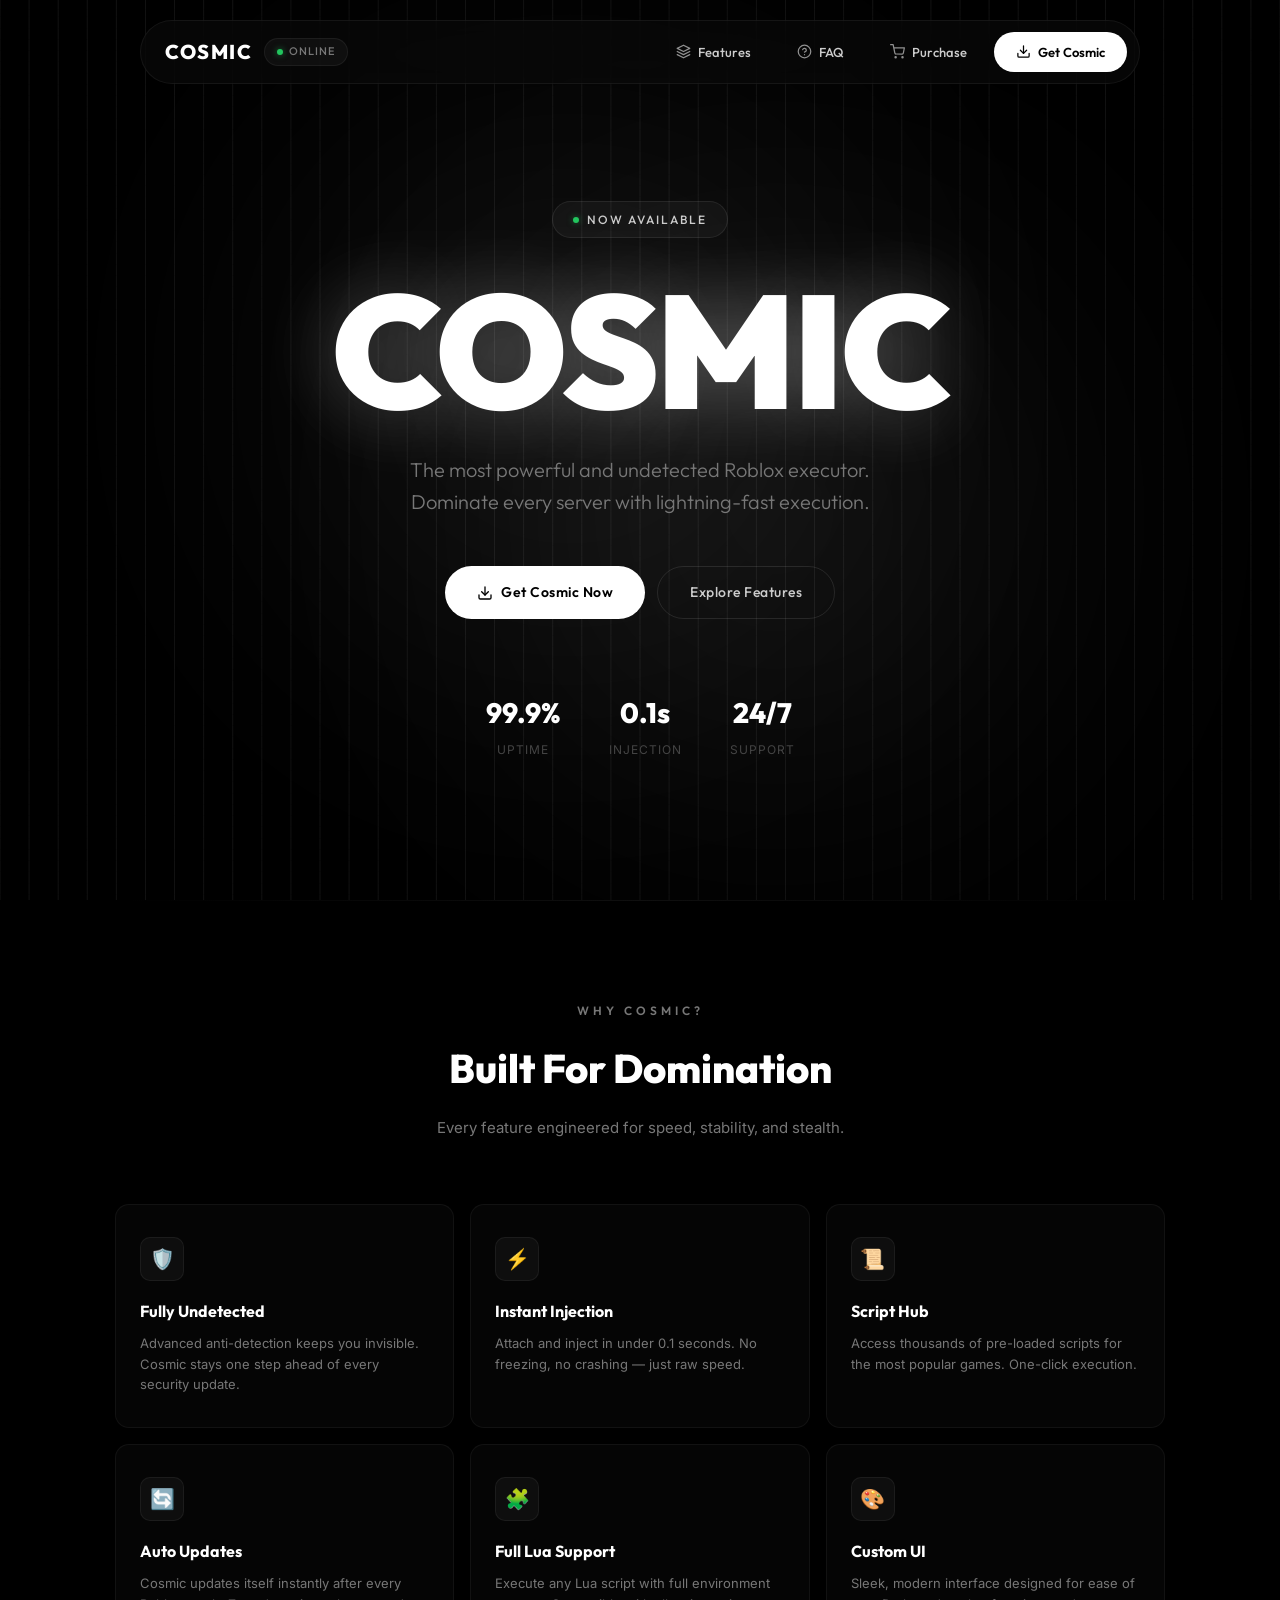
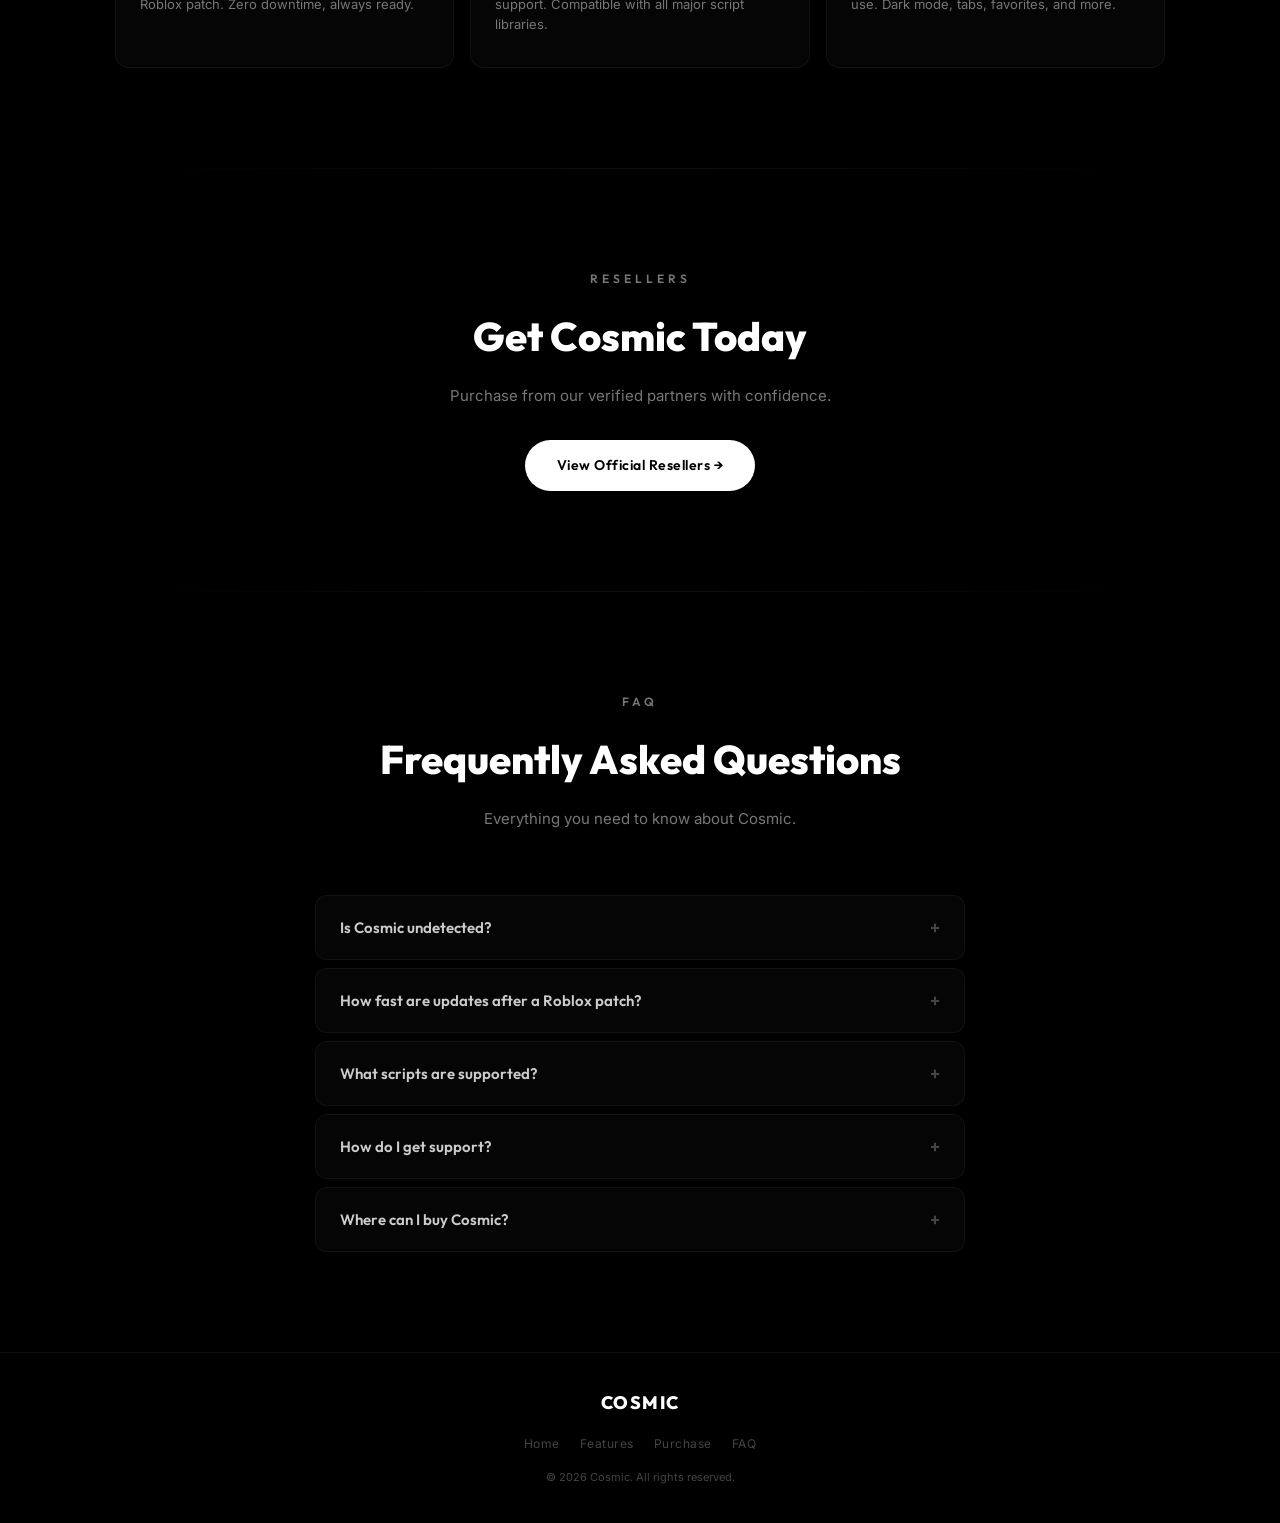
==== index.html @ 3771ec38 "Add files via upload" ====
<!DOCTYPE html>
<html lang="en">
<head>
    <meta charset="UTF-8">
    <meta name="viewport" content="width=device-width, initial-scale=1.0">
    <title>Cosmic — The Future of Roblox Execution</title>
    <meta name="description" content="The most powerful and undetected Roblox executor.">
    <link rel="stylesheet" href="styles.css">
    <link rel="icon" type="image/png" href="cosmiclogo.png">
</head>
<body>

    <div id="loader">
        <div class="loader-logo">
            <div class="loader-orbit"></div>
            <div class="loader-orbit"></div>
            <div class="loader-orbit"></div>
            <span class="loader-center-text">C</span>
        </div>
        <div class="loader-progress">
            <div class="loader-progress-fill"></div>
        </div>
        <span class="loader-status">Initializing</span>
    </div>

    <nav class="navbar" id="navbar">
        <div class="nav-left">
            <a href="#" class="nav-brand">COSMIC</a>
            <div class="nav-status">
                <span class="nav-status-dot"></span>
                <span class="nav-status-text">Online</span>
            </div>
        </div>
        <div class="nav-right" id="navLinks">
            <a href="#features" class="nav-link">
                <svg viewBox="0 0 24 24" fill="none" stroke="currentColor" stroke-width="2" stroke-linecap="round" stroke-linejoin="round"><polygon points="12 2 2 7 12 12 22 7 12 2"></polygon><polyline points="2 17 12 22 22 17"></polyline><polyline points="2 12 12 17 22 12"></polyline></svg>
                Features
            </a>
            <a href="#faq" class="nav-link">
                <svg viewBox="0 0 24 24" fill="none" stroke="currentColor" stroke-width="2" stroke-linecap="round" stroke-linejoin="round"><circle cx="12" cy="12" r="10"></circle><path d="M9.09 9a3 3 0 0 1 5.83 1c0 2-3 3-3 3"></path><line x1="12" y1="17" x2="12.01" y2="17"></line></svg>
                FAQ
            </a>
            <a href="resellers.html" class="nav-link">
                <svg viewBox="0 0 24 24" fill="none" stroke="currentColor" stroke-width="2" stroke-linecap="round" stroke-linejoin="round"><circle cx="9" cy="21" r="1"></circle><circle cx="20" cy="21" r="1"></circle><path d="M1 1h4l2.68 13.39a2 2 0 0 0 2 1.61h9.72a2 2 0 0 0 2-1.61L23 6H6"></path></svg>
                Purchase
            </a>
            <a href="resellers.html" class="nav-cta">
                <svg viewBox="0 0 24 24" fill="none" stroke="currentColor" stroke-width="2" stroke-linecap="round" stroke-linejoin="round"><path d="M21 15v4a2 2 0 0 1-2 2H5a2 2 0 0 1-2-2v-4"></path><polyline points="7 10 12 15 17 10"></polyline><line x1="12" y1="15" x2="12" y2="3"></line></svg>
                Get Cosmic
            </a>
        </div>
        <button class="hamburger" id="hamburger" aria-label="Menu">
            <span></span>
            <span></span>
            <span></span>
        </button>
    </nav>

    <canvas id="starCanvas"></canvas>

    <section class="hero" id="home">
        <div class="hero-glow hero-glow-1"></div>
        <div class="hero-glow hero-glow-2"></div>
        <div class="hero-content">
            <div class="hero-badge">
                <span class="dot"></span>
                Now Available
            </div>
            <h1 class="hero-title">
                <span class="hero-title-text">COSMIC</span>
            </h1>
            <p class="hero-subtitle">The most powerful and undetected Roblox executor. Dominate every server with lightning-fast execution.</p>
            <div class="hero-buttons">
                <a href="#purchase" class="btn-primary">
                    <svg width="16" height="16" viewBox="0 0 24 24" fill="none" stroke="currentColor" stroke-width="2" stroke-linecap="round" stroke-linejoin="round"><path d="M21 15v4a2 2 0 0 1-2 2H5a2 2 0 0 1-2-2v-4"></path><polyline points="7 10 12 15 17 10"></polyline><line x1="12" y1="15" x2="12" y2="3"></line></svg>
                    Get Cosmic Now
                </a>
                <a href="#features" class="btn-secondary">Explore Features</a>
            </div>
            <div class="hero-stats">
                <div class="stat-item">
                    <div class="stat-number">99.9%</div>
                    <div class="stat-label">Uptime</div>
                </div>
                <div class="stat-item">
                    <div class="stat-number">0.1s</div>
                    <div class="stat-label">Injection</div>
                </div>
                <div class="stat-item">
                    <div class="stat-number">24/7</div>
                    <div class="stat-label">Support</div>
                </div>
            </div>
        </div>
    </section>

    <div class="section-divider"></div>

    <section id="features">
        <div class="section-container">
            <div class="section-header reveal">
                <div class="section-tag">Why Cosmic?</div>
                <h2 class="section-title">Built For Domination</h2>
                <p class="section-desc">Every feature engineered for speed, stability, and stealth.</p>
            </div>
            <div class="features-grid">
                <div class="feature-card reveal reveal-delay-1">
                    <div class="feature-icon">🛡️</div>
                    <h3 class="feature-title">Fully Undetected</h3>
                    <p class="feature-desc">Advanced anti-detection keeps you invisible. Cosmic stays one step ahead of every security update.</p>
                </div>
                <div class="feature-card reveal reveal-delay-2">
                    <div class="feature-icon">⚡</div>
                    <h3 class="feature-title">Instant Injection</h3>
                    <p class="feature-desc">Attach and inject in under 0.1 seconds. No freezing, no crashing — just raw speed.</p>
                </div>
                <div class="feature-card reveal reveal-delay-3">
                    <div class="feature-icon">📜</div>
                    <h3 class="feature-title">Script Hub</h3>
                    <p class="feature-desc">Access thousands of pre-loaded scripts for the most popular games. One-click execution.</p>
                </div>
                <div class="feature-card reveal reveal-delay-1">
                    <div class="feature-icon">🔄</div>
                    <h3 class="feature-title">Auto Updates</h3>
                    <p class="feature-desc">Cosmic updates itself instantly after every Roblox patch. Zero downtime, always ready.</p>
                </div>
                <div class="feature-card reveal reveal-delay-2">
                    <div class="feature-icon">🧩</div>
                    <h3 class="feature-title">Full Lua Support</h3>
                    <p class="feature-desc">Execute any Lua script with full environment support. Compatible with all major script libraries.</p>
                </div>
                <div class="feature-card reveal reveal-delay-3">
                    <div class="feature-icon">🎨</div>
                    <h3 class="feature-title">Custom UI</h3>
                    <p class="feature-desc">Sleek, modern interface designed for ease of use. Dark mode, tabs, favorites, and more.</p>
                </div>
            </div>
        </div>
    </section>

    <div class="section-divider"></div>

    <section id="purchase">
        <div class="section-container" style="text-align: center;">
            <div class="section-header reveal" style="margin-bottom: 32px;">
                <div class="section-tag">Resellers</div>
                <h2 class="section-title">Get Cosmic Today</h2>
                <p class="section-desc">Purchase from our verified partners with confidence.</p>
            </div>
            <a href="resellers.html" class="btn-primary reveal">
                View Official Resellers →
            </a>
        </div>
    </section>

    <div class="section-divider"></div>

    <section id="faq">
        <div class="section-container">
            <div class="section-header reveal">
                <div class="section-tag">FAQ</div>
                <h2 class="section-title">Frequently Asked Questions</h2>
                <p class="section-desc">Everything you need to know about Cosmic.</p>
            </div>
            <div class="faq-list">
                <div class="faq-item reveal reveal-delay-1">
                    <button class="faq-question">
                        <span>Is Cosmic undetected?</span>
                        <span class="faq-icon">+</span>
                    </button>
                    <div class="faq-answer">
                        <div class="faq-answer-inner">Yes, Cosmic uses advanced anti-detection technology to remain fully undetected. Our team monitors every Roblox update and pushes patches before they can affect you.</div>
                    </div>
                </div>
                <div class="faq-item reveal reveal-delay-2">
                    <button class="faq-question">
                        <span>How fast are updates after a Roblox patch?</span>
                        <span class="faq-icon">+</span>
                    </button>
                    <div class="faq-answer">
                        <div class="faq-answer-inner">Cosmic typically updates within minutes of a Roblox patch. Our automated systems detect changes and push fixes rapidly, so you experience minimal downtime.</div>
                    </div>
                </div>
                <div class="faq-item reveal reveal-delay-3">
                    <button class="faq-question">
                        <span>What scripts are supported?</span>
                        <span class="faq-icon">+</span>
                    </button>
                    <div class="faq-answer">
                        <div class="faq-answer-inner">Cosmic supports all Lua scripts with a full execution environment. It is compatible with popular script hubs and libraries. If a script works on other top-tier executors, it works on Cosmic.</div>
                    </div>
                </div>
                <div class="faq-item reveal reveal-delay-4">
                    <button class="faq-question">
                        <span>How do I get support?</span>
                        <span class="faq-icon">+</span>
                    </button>
                    <div class="faq-answer">
                        <div class="faq-answer-inner">Join our Discord community for 24/7 support from our team and other users. We also have detailed documentation and video tutorials available.</div>
                    </div>
                </div>
                <div class="faq-item reveal reveal-delay-1">
                    <button class="faq-question">
                        <span>Where can I buy Cosmic?</span>
                        <span class="faq-icon">+</span>
                    </button>
                    <div class="faq-answer">
                        <div class="faq-answer-inner">You can purchase Cosmic from any of our authorized resellers listed in the Purchase section above. Each reseller offers instant key delivery.</div>
                    </div>
                </div>
            </div>
        </div>
    </section>

    <footer class="footer">
        <div class="footer-inner">
            <div class="footer-brand">COSMIC</div>
            <div class="footer-links">
                <a href="#home">Home</a>
                <a href="#features">Features</a>
                <a href="#purchase">Purchase</a>
                <a href="#faq">FAQ</a>
            </div>
            <div class="footer-copy">&copy; 2026 Cosmic. All rights reserved.</div>
        </div>
    </footer>

    <script src="script.js"></script>
</body>
</html>
---- styles.css ----
@import url('https://fonts.googleapis.com/css2?family=Outfit:wght@300;400;500;600;700;800;900&family=Inter:wght@300;400;500;600&display=swap');

:root {
    --bg-primary: #000000;
    --bg-secondary: #0a0a0a;
    --bg-card: rgba(255, 255, 255, 0.03);
    --white: #ffffff;
    --white-dim: #cccccc;
    --white-muted: #777777;
    --white-subtle: #444444;
    --border: rgba(255, 255, 255, 0.08);
    --border-hover: rgba(255, 255, 255, 0.15);
    --glass-bg: rgba(10, 10, 10, 0.7);
    --glass-border: rgba(255, 255, 255, 0.08);
    --glow: rgba(255, 255, 255, 0.06);
    --radius: 14px;
    --transition: 0.3s cubic-bezier(0.4, 0, 0.2, 1);
}

*, *::before, *::after {
    margin: 0;
    padding: 0;
    box-sizing: border-box;
}

html {
    scroll-behavior: smooth;
    scrollbar-width: thin;
    scrollbar-color: #333 #000;
}

body {
    font-family: 'Inter', sans-serif;
    background: var(--bg-primary);
    color: var(--white);
    overflow-x: hidden;
    line-height: 1.6;
}

::-webkit-scrollbar { width: 5px; }
::-webkit-scrollbar-track { background: #000; }
::-webkit-scrollbar-thumb { background: #333; border-radius: 10px; }

/* ============ LOADING SCREEN ============ */

#loader {
    position: fixed;
    inset: 0;
    z-index: 10000;
    background: #000000;
    display: flex;
    flex-direction: column;
    align-items: center;
    justify-content: center;
    transition: opacity 0.8s ease, visibility 0.8s ease;
}

#loader.hidden {
    opacity: 0;
    visibility: hidden;
    pointer-events: none;
}

.loader-logo {
    position: relative;
    width: 120px;
    height: 120px;
    margin-bottom: 40px;
}

.loader-orbit {
    position: absolute;
    inset: 0;
    border-radius: 50%;
    border: 1px solid rgba(255, 255, 255, 0.06);
}

.loader-orbit:nth-child(1) {
    animation: loaderOrbit1 3s linear infinite;
}

.loader-orbit:nth-child(2) {
    inset: 15px;
    animation: loaderOrbit2 2.5s linear infinite reverse;
}

.loader-orbit:nth-child(3) {
    inset: 30px;
    animation: loaderOrbit3 2s linear infinite;
}

.loader-orbit::after {
    content: '';
    position: absolute;
    width: 6px;
    height: 6px;
    background: #fff;
    border-radius: 50%;
    top: -3px;
    left: 50%;
    transform: translateX(-50%);
    box-shadow: 0 0 10px rgba(255, 255, 255, 0.8), 0 0 30px rgba(255, 255, 255, 0.3);
}

.loader-orbit:nth-child(2)::after {
    width: 4px;
    height: 4px;
    top: auto;
    bottom: -2px;
    opacity: 0.7;
}

.loader-orbit:nth-child(3)::after {
    width: 3px;
    height: 3px;
    top: 50%;
    left: -1.5px;
    opacity: 0.5;
}

.loader-center-text {
    position: absolute;
    top: 50%;
    left: 50%;
    transform: translate(-50%, -50%);
    font-family: 'Outfit', sans-serif;
    font-size: 22px;
    font-weight: 800;
    color: #fff;
    letter-spacing: 2px;
    animation: loaderTextPulse 2s ease-in-out infinite;
}

.loader-progress {
    width: 160px;
    height: 1px;
    background: rgba(255, 255, 255, 0.08);
    border-radius: 10px;
    overflow: hidden;
    margin-bottom: 20px;
}

.loader-progress-fill {
    width: 0%;
    height: 100%;
    background: #fff;
    border-radius: 10px;
    transition: width 0.3s ease;
    box-shadow: 0 0 8px rgba(255, 255, 255, 0.5);
}

.loader-status {
    font-family: 'Outfit', sans-serif;
    font-size: 11px;
    color: var(--white-muted);
    letter-spacing: 4px;
    text-transform: uppercase;
}

@keyframes loaderOrbit1 {
    to { transform: rotate(360deg); }
}

@keyframes loaderOrbit2 {
    to { transform: rotate(360deg); }
}

@keyframes loaderOrbit3 {
    to { transform: rotate(360deg); }
}

@keyframes loaderTextPulse {
    0%, 100% { opacity: 0.4; }
    50% { opacity: 1; }
}

/* ============ NAVBAR (Wave-style floating pill) ============ */

.navbar {
    position: fixed;
    top: 20px;
    left: 50%;
    transform: translateX(-50%);
    z-index: 1000;
    width: calc(100% - 48px);
    max-width: 1000px;
    height: 64px;
    display: flex;
    align-items: center;
    justify-content: space-between;
    padding: 0 12px 0 24px;
    background: rgba(10, 10, 10, 0.6);
    backdrop-filter: blur(24px) saturate(1.6);
    -webkit-backdrop-filter: blur(24px) saturate(1.6);
    border: 1px solid rgba(255, 255, 255, 0.06);
    border-radius: 50px;
    transition: var(--transition);
}

.navbar.scrolled {
    top: 12px;
    background: rgba(5, 5, 5, 0.85);
    border-color: rgba(255, 255, 255, 0.1);
    box-shadow: 0 8px 40px rgba(0, 0, 0, 0.5);
}

.nav-left {
    display: flex;
    align-items: center;
    gap: 12px;
}

.nav-brand {
    font-family: 'Outfit', sans-serif;
    font-size: 20px;
    font-weight: 800;
    color: #fff;
    text-decoration: none;
    letter-spacing: 1.5px;
    transition: var(--transition);
}

.nav-brand:hover { opacity: 0.8; }

.nav-status {
    display: flex;
    align-items: center;
    gap: 6px;
    padding: 4px 12px;
    border-radius: 20px;
    background: rgba(255, 255, 255, 0.04);
    border: 1px solid rgba(255, 255, 255, 0.06);
}

.nav-status-dot {
    width: 6px;
    height: 6px;
    background: #22c55e;
    border-radius: 50%;
    animation: statusPulse 2s ease-in-out infinite;
    box-shadow: 0 0 6px rgba(34, 197, 94, 0.6);
}

.nav-status-text {
    font-family: 'Outfit', sans-serif;
    font-size: 11px;
    font-weight: 500;
    color: var(--white-muted);
    text-transform: uppercase;
    letter-spacing: 1px;
}

@keyframes statusPulse {
    0%, 100% { opacity: 1; transform: scale(1); }
    50% { opacity: 0.5; transform: scale(0.8); }
}

.nav-right {
    display: flex;
    align-items: center;
    gap: 8px;
}

.nav-link {
    font-family: 'Outfit', sans-serif;
    font-size: 13px;
    font-weight: 500;
    color: var(--white-dim);
    text-decoration: none;
    padding: 10px 18px;
    border-radius: 50px;
    border: 1px solid transparent;
    transition: var(--transition);
    display: flex;
    align-items: center;
    gap: 7px;
}

.nav-link:hover {
    color: #fff;
    background: rgba(255, 255, 255, 0.06);
    border-color: rgba(255, 255, 255, 0.08);
}

.nav-link svg {
    width: 15px;
    height: 15px;
    opacity: 0.7;
}

.nav-link:hover svg { opacity: 1; }

.nav-cta {
    font-family: 'Outfit', sans-serif;
    font-size: 13px;
    font-weight: 600;
    color: #000;
    text-decoration: none;
    padding: 10px 22px;
    border-radius: 50px;
    background: #fff;
    border: none;
    transition: var(--transition);
    display: flex;
    align-items: center;
    gap: 7px;
    cursor: pointer;
}

.nav-cta:hover {
    background: #e0e0e0;
    box-shadow: 0 0 25px rgba(255, 255, 255, 0.15);
    transform: translateY(-1px);
}

.nav-cta svg {
    width: 15px;
    height: 15px;
}

.hamburger {
    display: none;
    flex-direction: column;
    gap: 5px;
    cursor: pointer;
    padding: 8px;
    background: none;
    border: none;
    z-index: 1001;
}

.hamburger span {
    width: 20px;
    height: 1.5px;
    background: #fff;
    border-radius: 2px;
    transition: var(--transition);
}

.hamburger.active span:nth-child(1) { transform: rotate(45deg) translate(4.5px, 4.5px); }
.hamburger.active span:nth-child(2) { opacity: 0; }
.hamburger.active span:nth-child(3) { transform: rotate(-45deg) translate(4.5px, -4.5px); }

/* ============ HERO ============ */

.hero {
    position: relative;
    min-height: 100vh;
    display: flex;
    flex-direction: column;
    align-items: center;
    justify-content: center;
    text-align: center;
    padding: 140px 20px 80px;
    overflow: hidden;
}

#starCanvas {
    position: fixed;
    top: 0;
    left: 0;
    width: 100vw;
    height: 100vh;
    z-index: 0;
    pointer-events: none;
}

.hero-glow {
    position: absolute;
    width: 500px;
    height: 500px;
    border-radius: 50%;
    filter: blur(140px);
    opacity: 0.07;
    z-index: 0;
    pointer-events: none;
}

.hero-glow-1 {
    background: #fff;
    top: 15%;
    left: 25%;
    animation: glowFloat 10s ease-in-out infinite;
}

.hero-glow-2 {
    background: #fff;
    bottom: 15%;
    right: 20%;
    animation: glowFloat 12s ease-in-out infinite reverse;
}

.hero-content {
    position: relative;
    z-index: 1;
}

.hero-badge {
    display: inline-flex;
    align-items: center;
    gap: 8px;
    padding: 8px 20px;
    border-radius: 50px;
    background: rgba(255, 255, 255, 0.04);
    border: 1px solid rgba(255, 255, 255, 0.08);
    font-family: 'Outfit', sans-serif;
    font-size: 12px;
    font-weight: 500;
    color: var(--white-dim);
    margin-bottom: 36px;
    letter-spacing: 2px;
    text-transform: uppercase;
    animation: fadeInUp 0.8s ease forwards;
    opacity: 0;
}

.hero-badge .dot {
    width: 6px;
    height: 6px;
    background: #22c55e;
    border-radius: 50%;
    animation: statusPulse 2s ease-in-out infinite;
    box-shadow: 0 0 6px rgba(34, 197, 94, 0.5);
}

.hero-title {
    font-family: 'Outfit', sans-serif;
    font-size: clamp(64px, 13vw, 160px);
    font-weight: 900;
    line-height: 0.95;
    letter-spacing: -3px;
    margin-bottom: 28px;
    position: relative;
    animation: fadeInUp 0.8s ease 0.15s forwards;
    opacity: 0;
}

.hero-title-text {
    color: #fff;
    position: relative;
    display: inline-block;
    text-shadow: 0 0 80px rgba(255, 255, 255, 0.15);
}

.hero-title-text::after {
    content: 'COSMIC';
    position: absolute;
    inset: 0;
    color: #fff;
    filter: blur(40px);
    opacity: 0.2;
    z-index: -1;
}

.hero-subtitle {
    font-family: 'Outfit', sans-serif;
    font-size: clamp(16px, 2.2vw, 20px);
    font-weight: 300;
    color: var(--white-muted);
    max-width: 480px;
    margin: 0 auto 48px;
    line-height: 1.6;
    animation: fadeInUp 0.8s ease 0.3s forwards;
    opacity: 0;
}

.hero-buttons {
    display: flex;
    gap: 12px;
    justify-content: center;
    flex-wrap: wrap;
    animation: fadeInUp 0.8s ease 0.45s forwards;
    opacity: 0;
}

.btn-primary {
    font-family: 'Outfit', sans-serif;
    font-size: 14px;
    font-weight: 600;
    padding: 14px 32px;
    border-radius: 50px;
    border: none;
    cursor: pointer;
    background: #fff;
    color: #000;
    letter-spacing: 0.5px;
    position: relative;
    overflow: hidden;
    transition: var(--transition);
    text-decoration: none;
    display: inline-flex;
    align-items: center;
    gap: 8px;
}

.btn-primary:hover {
    transform: translateY(-2px);
    box-shadow: 0 0 40px rgba(255, 255, 255, 0.12), 0 8px 32px rgba(0, 0, 0, 0.3);
    background: #e8e8e8;
}

.btn-secondary {
    font-family: 'Outfit', sans-serif;
    font-size: 14px;
    font-weight: 500;
    padding: 14px 32px;
    border-radius: 50px;
    border: 1px solid rgba(255, 255, 255, 0.1);
    cursor: pointer;
    background: transparent;
    color: var(--white-dim);
    letter-spacing: 0.5px;
    transition: var(--transition);
    text-decoration: none;
    display: inline-flex;
    align-items: center;
    gap: 8px;
}

.btn-secondary:hover {
    border-color: rgba(255, 255, 255, 0.25);
    color: #fff;
    background: rgba(255, 255, 255, 0.04);
    transform: translateY(-2px);
}

.hero-stats {
    display: flex;
    gap: 48px;
    justify-content: center;
    margin-top: 72px;
    animation: fadeInUp 0.8s ease 0.6s forwards;
    opacity: 0;
}

.stat-item { text-align: center; }

.stat-number {
    font-family: 'Outfit', sans-serif;
    font-size: 28px;
    font-weight: 800;
    color: #fff;
}

.stat-label {
    font-size: 12px;
    color: var(--white-subtle);
    margin-top: 4px;
    letter-spacing: 1px;
    text-transform: uppercase;
}

/* ============ SECTIONS COMMON ============ */

section {
    padding: 100px 20px;
    position: relative;
}

.section-container {
    max-width: 1050px;
    margin: 0 auto;
}

.section-header {
    text-align: center;
    margin-bottom: 64px;
}

.section-tag {
    font-family: 'Outfit', sans-serif;
    font-size: 12px;
    font-weight: 600;
    color: var(--white-muted);
    text-transform: uppercase;
    letter-spacing: 4px;
    margin-bottom: 16px;
}

.section-title {
    font-family: 'Outfit', sans-serif;
    font-size: clamp(28px, 4vw, 40px);
    font-weight: 800;
    margin-bottom: 16px;
    color: #fff;
}

.section-desc {
    font-size: 15px;
    color: var(--white-muted);
    max-width: 460px;
    margin: 0 auto;
}

/* ============ FEATURES ============ */

.features-grid {
    display: grid;
    grid-template-columns: repeat(3, 1fr);
    gap: 16px;
}

.feature-card {
    background: rgba(255, 255, 255, 0.02);
    border: 1px solid rgba(255, 255, 255, 0.05);
    border-radius: var(--radius);
    padding: 32px 24px;
    transition: var(--transition);
    position: relative;
    overflow: hidden;
}

.feature-card::before {
    content: '';
    position: absolute;
    top: 0;
    left: 0;
    right: 0;
    height: 1px;
    background: linear-gradient(90deg, transparent, rgba(255,255,255,0.15), transparent);
    transform: scaleX(0);
    transition: transform 0.5s ease;
}

.feature-card:hover::before { transform: scaleX(1); }

.feature-card:hover {
    transform: translateY(-4px);
    border-color: rgba(255, 255, 255, 0.1);
    box-shadow: 0 16px 48px rgba(0, 0, 0, 0.4);
    background: rgba(255, 255, 255, 0.04);
}

.feature-icon {
    width: 44px;
    height: 44px;
    border-radius: 10px;
    background: rgba(255, 255, 255, 0.04);
    border: 1px solid rgba(255, 255, 255, 0.06);
    display: flex;
    align-items: center;
    justify-content: center;
    font-size: 20px;
    margin-bottom: 18px;
    transition: var(--transition);
}

.feature-card:hover .feature-icon {
    background: rgba(255, 255, 255, 0.08);
    box-shadow: 0 0 20px rgba(255, 255, 255, 0.04);
}

.feature-title {
    font-family: 'Outfit', sans-serif;
    font-size: 16px;
    font-weight: 700;
    margin-bottom: 8px;
    color: #fff;
}

.feature-desc {
    font-size: 13px;
    color: var(--white-muted);
    line-height: 1.6;
}

/* ============ RESELLERS PAGE ============ */

.resellers-page {
    padding-top: 140px;
    min-height: 100vh;
}

.resellers-page-title {
    font-size: clamp(32px, 5vw, 54px);
}

.official-store {
    margin-bottom: 60px;
    text-align: center;
    position: relative;
}

.official-store-badge {
    display: inline-block;
    padding: 6px 16px;
    background: rgba(255, 215, 0, 0.15);
    border: 1px solid rgba(255, 215, 0, 0.3);
    color: #ffd700;
    font-family: 'Outfit', sans-serif;
    font-size: 11px;
    font-weight: 700;
    text-transform: uppercase;
    letter-spacing: 2px;
    border-radius: 50px;
    margin-bottom: 24px;
    box-shadow: 0 0 15px rgba(255, 215, 0, 0.1);
}

.official-store-card {
    background: rgba(255, 255, 255, 0.03);
    border: 1px solid rgba(255, 215, 0, 0.2);
    border-radius: 20px;
    padding: 32px 40px;
    display: flex;
    align-items: center;
    justify-content: space-between;
    transition: all 0.4s ease;
    box-shadow: 0 10px 40px rgba(0, 0, 0, 0.5), inset 0 0 20px rgba(255, 255, 255, 0.01);
}

.official-store-card:hover {
    transform: translateY(-4px);
    border-color: rgba(255, 215, 0, 0.4);
    box-shadow: 0 15px 50px rgba(0, 0, 0, 0.6), 0 0 40px rgba(255, 215, 0, 0.08);
    background: rgba(255, 255, 255, 0.05);
}

.official-store-left {
    display: flex;
    align-items: center;
    gap: 24px;
}

.official-store-avatar {
    width: 80px;
    height: 80px;
    border-radius: 50%;
    overflow: hidden;
    border: 3px solid rgba(255, 255, 255, 0.1);
}

.official-store-avatar img {
    width: 100%;
    height: 100%;
    object-fit: cover;
}

.official-store-info {
    text-align: left;
}

.official-store-name {
    font-family: 'Outfit', sans-serif;
    font-size: 28px;
    font-weight: 800;
    color: #fff;
    margin-bottom: 4px;
}

.official-store-url {
    font-family: 'Outfit', sans-serif;
    font-size: 14px;
    color: var(--white-muted);
}

.official-store-btn {
    display: inline-flex;
    align-items: center;
    gap: 8px;
    padding: 14px 32px;
    border-radius: 50px;
    background: #fff;
    color: #000;
    font-family: 'Outfit', sans-serif;
    font-size: 15px;
    font-weight: 700;
    text-decoration: none;
    transition: all 0.3s ease;
}

.official-store-btn:hover {
    background: #e0e0e0;
    transform: translateY(-2px);
    box-shadow: 0 0 30px rgba(255, 255, 255, 0.2);
}

.resellers-divider-label {
    text-align: center;
    margin: 60px 0 40px;
    position: relative;
}

.resellers-divider-label::before {
    content: '';
    position: absolute;
    top: 50%;
    left: 0;
    width: 100%;
    height: 1px;
    background: linear-gradient(90deg, transparent, rgba(255,255,255,0.1), transparent);
    z-index: 0;
}

.resellers-divider-label span {
    background: var(--bg-primary);
    padding: 0 20px;
    font-family: 'Outfit', sans-serif;
    font-size: 13px;
    font-weight: 600;
    color: var(--white-subtle);
    text-transform: uppercase;
    letter-spacing: 3px;
    position: relative;
    z-index: 1;
}

.resellers-grid {
    display: grid;
    grid-template-columns: repeat(3, 1fr);
    gap: 20px;
}

.reseller-card {
    background: rgba(255, 255, 255, 0.03);
    border: 1px solid rgba(255, 255, 255, 0.06);
    border-radius: 16px;
    overflow: hidden;
    transition: all 0.4s ease;
    position: relative;
}

.reseller-card:hover {
    transform: translateY(-6px);
    border-color: rgba(255, 255, 255, 0.15);
    box-shadow: 0 20px 60px rgba(0, 0, 0, 0.5), 0 0 30px rgba(255, 255, 255, 0.03);
}

.reseller-banner {
    width: 100%;
    height: 140px;
    overflow: hidden;
    position: relative;
}

.reseller-banner img {
    width: 100%;
    height: 100%;
    object-fit: cover;
    transition: transform 0.5s ease;
}

.reseller-card:hover .reseller-banner img {
    transform: scale(1.05);
}

.reseller-body {
    padding: 0 24px 28px;
    text-align: center;
    display: flex;
    flex-direction: column;
    align-items: center;
}

.reseller-avatar-wrap {
    position: relative;
    margin-top: -36px;
    margin-bottom: 16px;
}

.reseller-avatar {
    width: 64px;
    height: 64px;
    border-radius: 50%;
    background: rgba(20, 20, 20, 0.9);
    border: 3px solid rgba(255, 255, 255, 0.1);
    display: flex;
    align-items: center;
    justify-content: center;
    font-family: 'Outfit', sans-serif;
    font-size: 22px;
    font-weight: 800;
    color: #fff;
    transition: var(--transition);
    overflow: hidden;
}

.reseller-avatar-img img {
    width: 100%;
    height: 100%;
    object-fit: cover;
}

.reseller-banner-logo {
    background: #fff; /* For logos that need a white background */
    display: flex;
    align-items: center;
    justify-content: center;
}

.reseller-banner-logo img {
    width: auto;
    height: 80%;
    object-fit: contain;
}

.reseller-links {
    display: flex;
    gap: 8px;
    flex-direction: column;
    width: 100%;
    align-items: center;
}

.reseller-btn-alt {
    background: transparent;
    border-color: rgba(255, 255, 255, 0.1);
    color: var(--white-dim);
}

.reseller-card:hover .reseller-btn-alt {
    background: rgba(255, 255, 255, 0.08);
    color: #fff;
    border-color: rgba(255, 255, 255, 0.2);
    box-shadow: none;
}

.reseller-card:hover .reseller-avatar {
    border-color: rgba(255, 255, 255, 0.25);
}

.reseller-status {
    position: absolute;
    bottom: 2px;
    right: 2px;
    width: 12px;
    height: 12px;
    background: #22c55e;
    border-radius: 50%;
    border: 2.5px solid #0a0a0a;
    box-shadow: 0 0 8px rgba(34, 197, 94, 0.5);
    animation: statusPulse 2s ease-in-out infinite;
}

.reseller-name {
    font-family: 'Outfit', sans-serif;
    font-size: 18px;
    font-weight: 700;
    margin-bottom: 4px;
    color: #fff;
}

.reseller-handle {
    font-family: 'Outfit', sans-serif;
    font-size: 12px;
    color: var(--white-muted);
    margin-bottom: 20px;
    letter-spacing: 0.3px;
}

.reseller-btn {
    display: inline-flex;
    align-items: center;
    justify-content: center;
    gap: 6px;
    padding: 10px 28px;
    border-radius: 10px;
    font-family: 'Outfit', sans-serif;
    font-size: 13px;
    font-weight: 600;
    text-decoration: none;
    color: #fff;
    background: rgba(255, 255, 255, 0.06);
    border: 1px solid rgba(255, 255, 255, 0.1);
    transition: all 0.4s ease;
    width: auto;
}

.reseller-card:hover .reseller-btn {
    width: 100%;
    background: #fff;
    color: #000;
    border-color: #fff;
    box-shadow: 0 0 20px rgba(255, 255, 255, 0.1);
}

/* ============ FAQ ============ */

.faq-list {
    max-width: 650px;
    margin: 0 auto;
    display: flex;
    flex-direction: column;
    gap: 8px;
}

.faq-item {
    background: rgba(255, 255, 255, 0.02);
    border: 1px solid rgba(255, 255, 255, 0.05);
    border-radius: 12px;
    overflow: hidden;
    transition: var(--transition);
}

.faq-item:hover { border-color: rgba(255, 255, 255, 0.1); }

.faq-item.active {
    border-color: rgba(255, 255, 255, 0.12);
    background: rgba(255, 255, 255, 0.03);
}

.faq-question {
    width: 100%;
    background: none;
    border: none;
    padding: 20px 24px;
    display: flex;
    align-items: center;
    justify-content: space-between;
    cursor: pointer;
    font-family: 'Outfit', sans-serif;
    font-size: 15px;
    font-weight: 600;
    color: var(--white-dim);
    text-align: left;
    transition: var(--transition);
}

.faq-question:hover { color: #fff; }

.faq-icon {
    font-size: 18px;
    color: var(--white-subtle);
    transition: transform 0.3s ease, color 0.3s ease;
    flex-shrink: 0;
}

.faq-item.active .faq-icon {
    transform: rotate(45deg);
    color: #fff;
}

.faq-answer {
    max-height: 0;
    overflow: hidden;
    transition: max-height 0.4s ease, padding 0.3s ease;
}

.faq-answer-inner {
    padding: 0 24px 20px;
    font-size: 13px;
    color: var(--white-muted);
    line-height: 1.7;
}

/* ============ FOOTER ============ */

.footer {
    border-top: 1px solid rgba(255, 255, 255, 0.05);
    padding: 36px 20px;
    text-align: center;
}

.footer-inner {
    max-width: 1050px;
    margin: 0 auto;
    display: flex;
    flex-direction: column;
    align-items: center;
    gap: 16px;
}

.footer-brand {
    font-family: 'Outfit', sans-serif;
    font-size: 18px;
    font-weight: 800;
    color: #fff;
    letter-spacing: 1.5px;
}

.footer-links {
    display: flex;
    gap: 20px;
    flex-wrap: wrap;
    justify-content: center;
}

.footer-links a {
    font-size: 12px;
    color: var(--white-subtle);
    text-decoration: none;
    transition: var(--transition);
    letter-spacing: 0.5px;
}

.footer-links a:hover { color: var(--white-dim); }

.footer-copy {
    font-size: 11px;
    color: var(--white-subtle);
}

/* ============ DIVIDER ============ */

.section-divider {
    width: 100%;
    height: 1px;
    background: linear-gradient(90deg, transparent, rgba(255,255,255,0.06), transparent);
    max-width: 1050px;
    margin: 0 auto;
}

/* ============ SCROLL REVEAL ============ */

.reveal {
    opacity: 0;
    transform: translateY(30px);
    transition: opacity 0.7s ease, transform 0.7s ease;
}

.reveal.visible {
    opacity: 1;
    transform: translateY(0);
}

.reveal-delay-1 { transition-delay: 0.1s; }
.reveal-delay-2 { transition-delay: 0.2s; }
.reveal-delay-3 { transition-delay: 0.3s; }
.reveal-delay-4 { transition-delay: 0.4s; }

/* ============ ANIMATIONS ============ */

@keyframes fadeInUp {
    from { opacity: 0; transform: translateY(30px); }
    to { opacity: 1; transform: translateY(0); }
}

@keyframes pulse {
    0%, 100% { opacity: 1; transform: scale(1); }
    50% { opacity: 0.5; transform: scale(0.8); }
}

@keyframes glowFloat {
    0%, 100% { transform: translate(0, 0) scale(1); }
    33% { transform: translate(30px, -20px) scale(1.1); }
    66% { transform: translate(-20px, 15px) scale(0.9); }
}

/* ============ RESPONSIVE ============ */

@media (max-width: 768px) {
    .navbar {
        width: calc(100% - 32px);
        padding: 0 8px 0 20px;
        height: 56px;
        top: 12px;
    }

    .nav-right {
        position: fixed;
        top: 0;
        right: -100%;
        width: 260px;
        height: 100vh;
        flex-direction: column;
        background: rgba(5, 5, 5, 0.97);
        backdrop-filter: blur(30px);
        padding: 100px 24px 40px;
        gap: 4px;
        transition: right 0.4s ease;
        border-left: 1px solid rgba(255, 255, 255, 0.06);
        border-radius: 0;
    }

    .nav-right.open { right: 0; }

    .nav-link, .nav-cta {
        width: 100%;
        justify-content: center;
        border-radius: 12px;
    }

    .nav-status { display: none; }
    .hamburger { display: flex; }

    .hero-stats { gap: 24px; flex-wrap: wrap; }
    .stat-number { font-size: 22px; }

    .features-grid { grid-template-columns: 1fr; }
    .resellers-grid { grid-template-columns: 1fr; }
}

@media (max-width: 480px) {
    .hero-title { letter-spacing: -1px; }
    .hero-buttons { flex-direction: column; align-items: center; }
    .hero-stats { flex-direction: column; gap: 16px; }
}
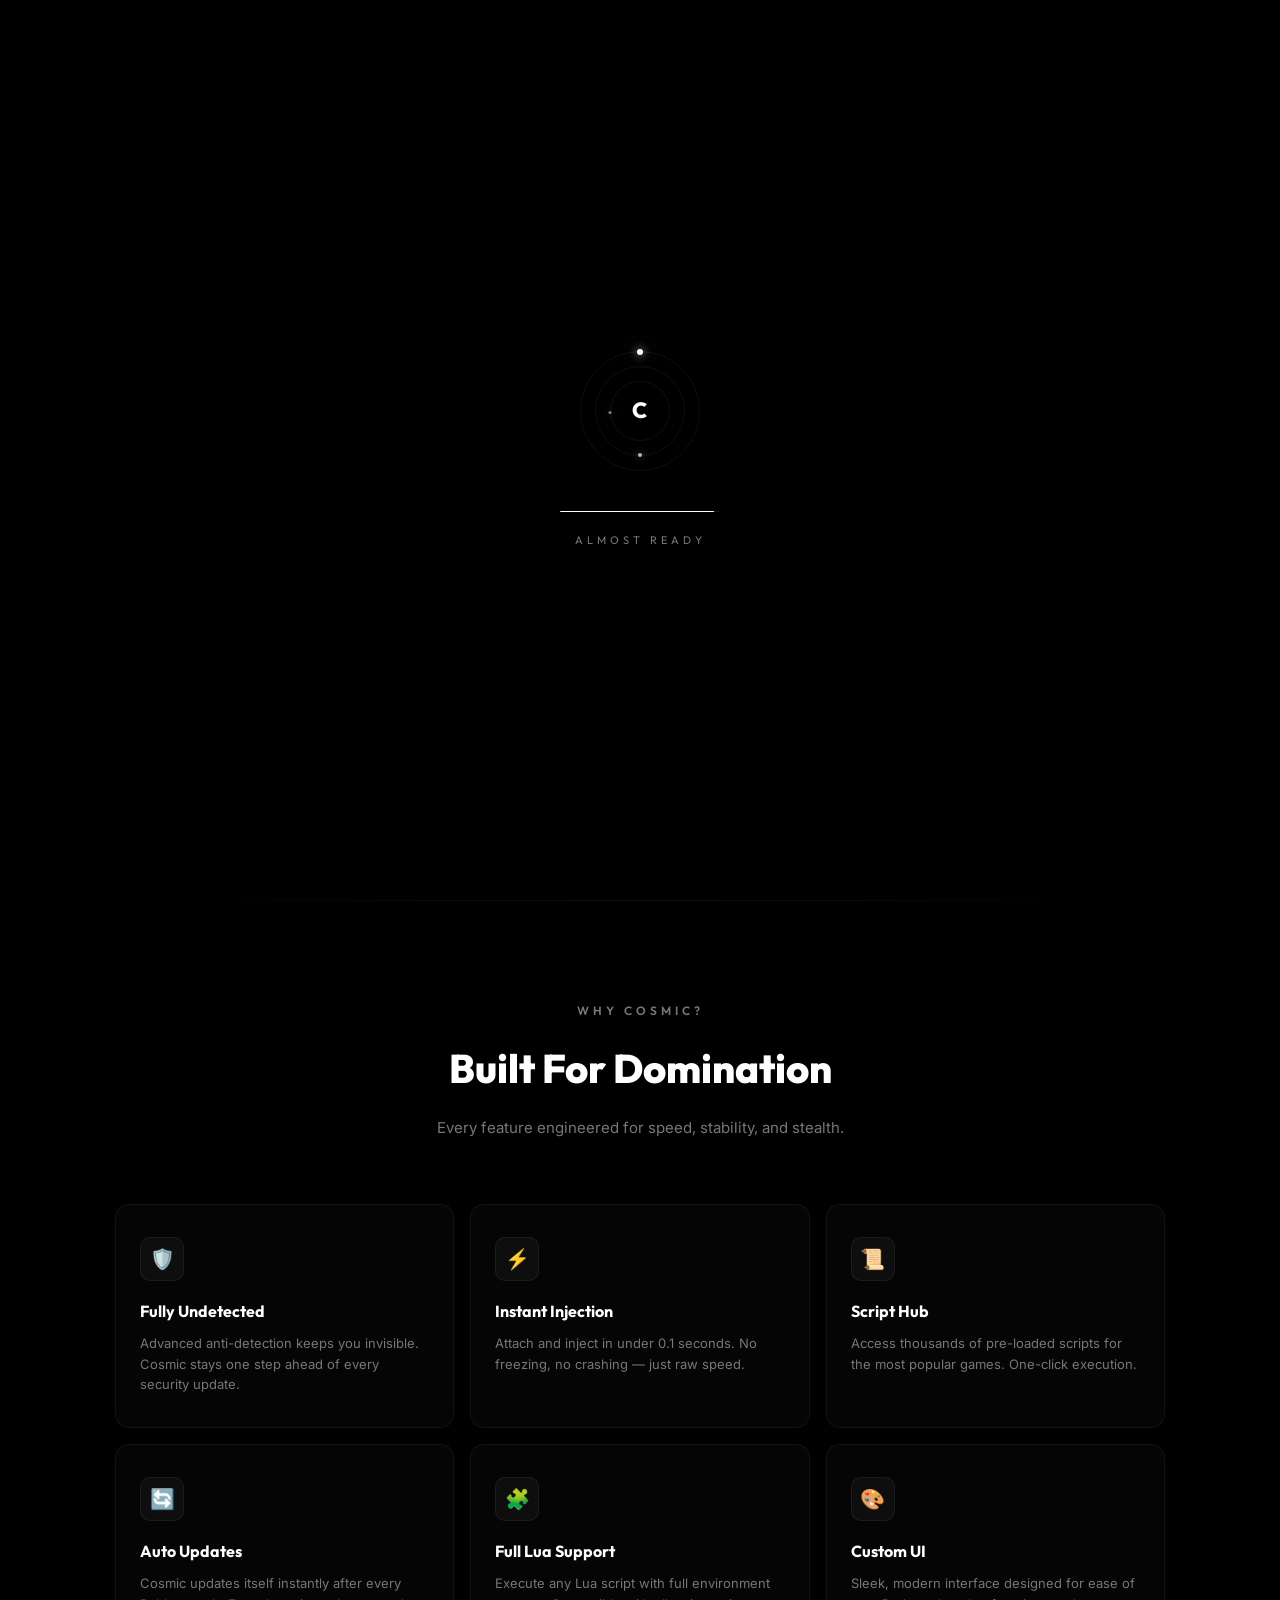
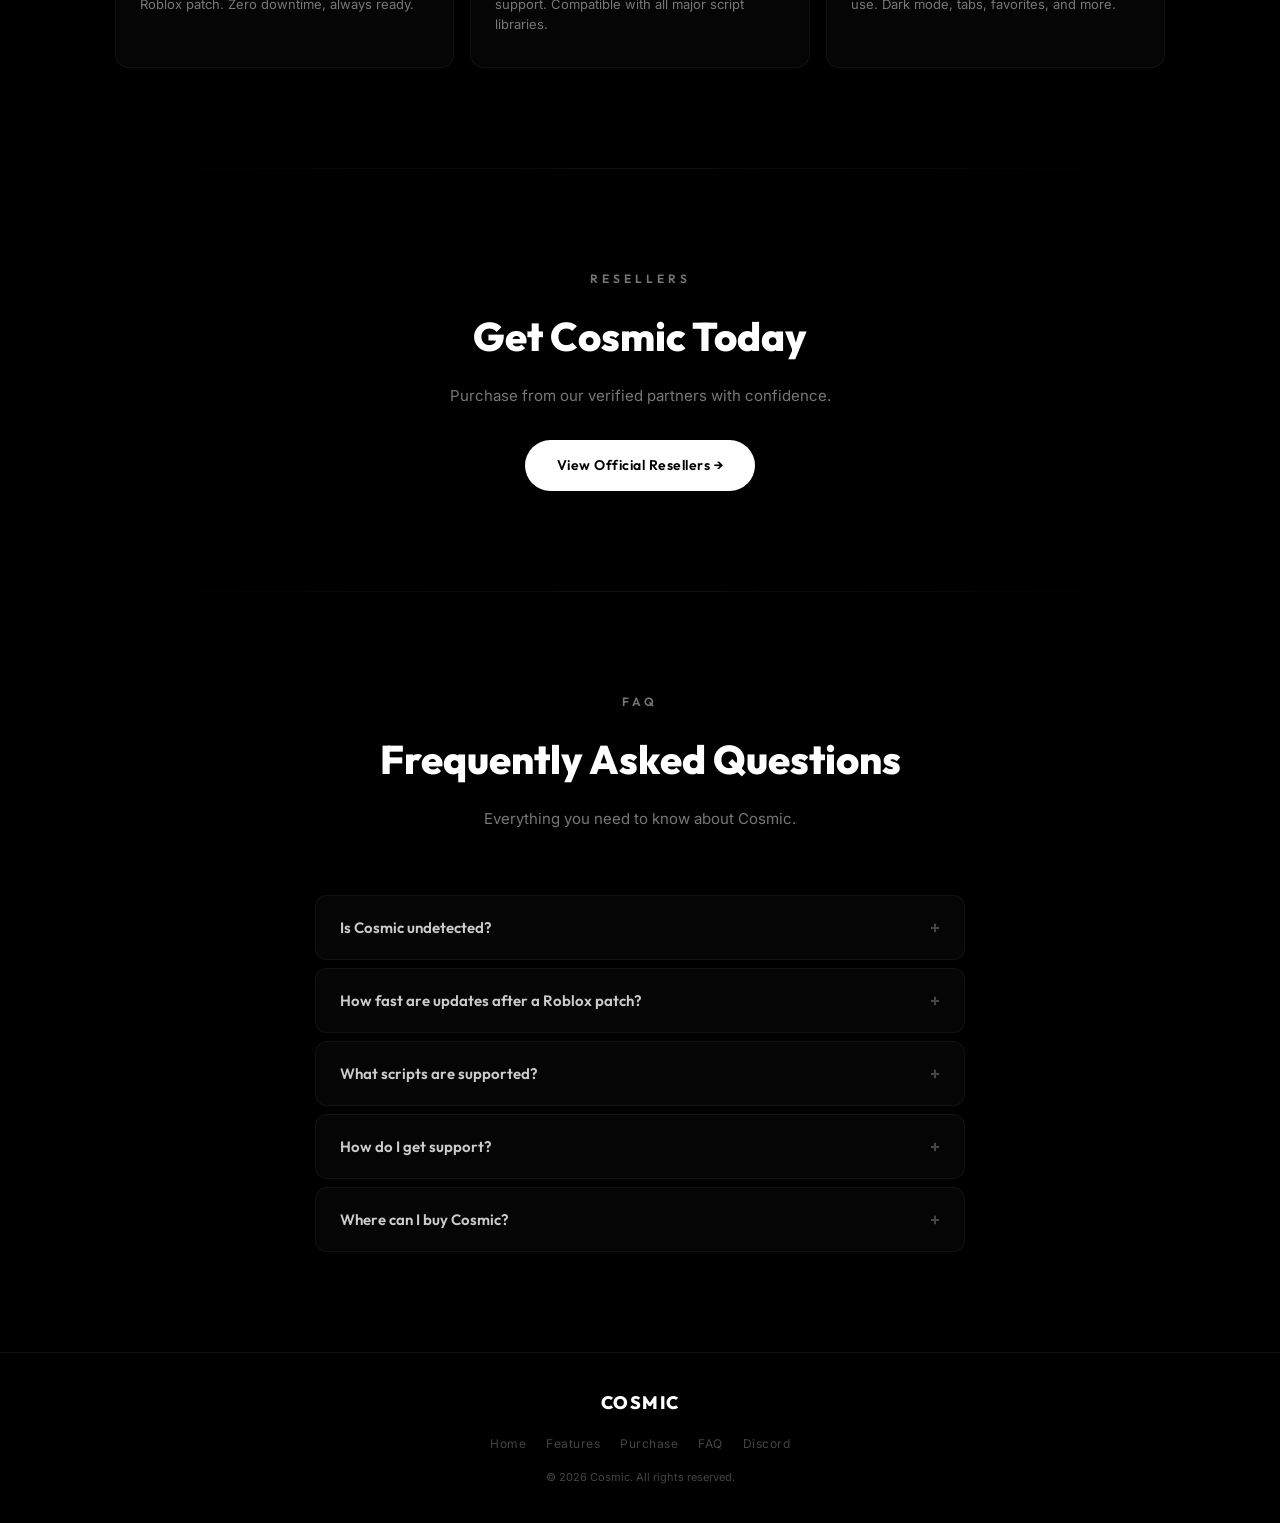
==== commit 89435b1d: "Add files via upload" ====
--- a/index.html
+++ b/index.html
@@ -40,6 +40,10 @@
                 <svg viewBox="0 0 24 24" fill="none" stroke="currentColor" stroke-width="2" stroke-linecap="round" stroke-linejoin="round"><circle cx="12" cy="12" r="10"></circle><path d="M9.09 9a3 3 0 0 1 5.83 1c0 2-3 3-3 3"></path><line x1="12" y1="17" x2="12.01" y2="17"></line></svg>
                 FAQ
             </a>
+            <a href="https://discord.gg/getcosmic" target="_blank" class="nav-link">
+                <svg viewBox="0 0 24 24" fill="currentColor"><path d="M20.317 4.3698a19.7913 19.7913 0 00-4.8851-1.5152.0741.0741 0 00-.0785.0371c-.211.3753-.4447.8648-.6083 1.2495-1.8447-.2762-3.68-.2762-5.4868 0-.1636-.3933-.4058-.8742-.6177-1.2495a.077.077 0 00-.0785-.037 19.7363 19.7363 0 00-4.8852 1.515.0699.0699 0 00-.0321.0277C.5334 9.0458-.319 13.5799.0992 18.0578a.0824.0824 0 00.0312.0561c2.0528 1.5076 4.0413 2.4228 5.9929 3.0294a.0777.0777 0 00.0842-.0276c.4616-.6304.8731-1.2952 1.226-1.9942a.076.076 0 00-.0416-.1057c-.6528-.2476-1.2743-.5495-1.8722-.8923a.077.077 0 01-.0076-.1277c.1258-.0943.2517-.1923.3718-.2914a.0743.0743 0 01.0776-.0105c3.9278 1.7933 8.18 1.7933 12.0614 0a.0739.0739 0 01.0785.0095c.1202.099.246.1981.3728.2924a.077.077 0 01-.0066.1276 12.2986 12.2986 0 01-1.873.8914.0766.0766 0 00-.0407.1067c.3604.698.7719 1.3628 1.225 1.9932a.076.076 0 00.0842.0286c1.961-.6067 3.9495-1.5219 6.0023-3.0294a.077.077 0 00.0313-.0552c.5004-5.177-.8382-9.6739-3.5485-13.6604a.061.061 0 00-.0312-.0286zM8.02 15.3312c-1.1825 0-2.1569-1.0857-2.1569-2.419 0-1.3332.9555-2.4189 2.157-2.4189 1.2108 0 2.1757 1.0952 2.1568 2.419 0 1.3332-.9555 2.4189-2.1569 2.4189zm7.9748 0c-1.1825 0-2.1569-1.0857-2.1569-2.419 0-1.3332.9554-2.4189 2.1569-2.4189 1.2108 0 2.1757 1.0952 2.1568 2.419 0 1.3332-.946 2.4189-2.1568 2.4189Z"/></svg>
+                Discord
+            </a>
             <a href="resellers.html" class="nav-link">
                 <svg viewBox="0 0 24 24" fill="none" stroke="currentColor" stroke-width="2" stroke-linecap="round" stroke-linejoin="round"><circle cx="9" cy="21" r="1"></circle><circle cx="20" cy="21" r="1"></circle><path d="M1 1h4l2.68 13.39a2 2 0 0 0 2 1.61h9.72a2 2 0 0 0 2-1.61L23 6H6"></path></svg>
                 Purchase
@@ -196,7 +200,7 @@
                         <span class="faq-icon">+</span>
                     </button>
                     <div class="faq-answer">
-                        <div class="faq-answer-inner">Join our Discord community for 24/7 support from our team and other users. We also have detailed documentation and video tutorials available.</div>
+                        <div class="faq-answer-inner"><a href="https://discord.gg/getcosmic" target="_blank" style="color:var(--accent); text-decoration:none;">Join our Discord community</a> for 24/7 support from our team and other users. We also have detailed documentation and video tutorials available.</div>
                     </div>
                 </div>
                 <div class="faq-item reveal reveal-delay-1">
@@ -218,8 +222,9 @@
             <div class="footer-links">
                 <a href="#home">Home</a>
                 <a href="#features">Features</a>
-                <a href="#purchase">Purchase</a>
+                <a href="resellers.html">Purchase</a>
                 <a href="#faq">FAQ</a>
+                <a href="https://discord.gg/getcosmic" target="_blank">Discord</a>
             </div>
             <div class="footer-copy">&copy; 2026 Cosmic. All rights reserved.</div>
         </div>
--- a/styles.css
+++ b/styles.css
@@ -17,7 +17,9 @@
     --transition: 0.3s cubic-bezier(0.4, 0, 0.2, 1);
 }
 
-*, *::before, *::after {
+*,
+*::before,
+*::after {
     margin: 0;
     padding: 0;
     box-sizing: border-box;
@@ -37,9 +39,18 @@
     line-height: 1.6;
 }
 
-::-webkit-scrollbar { width: 5px; }
-::-webkit-scrollbar-track { background: #000; }
-::-webkit-scrollbar-thumb { background: #333; border-radius: 10px; }
+::-webkit-scrollbar {
+    width: 5px;
+}
+
+::-webkit-scrollbar-track {
+    background: #000;
+}
+
+::-webkit-scrollbar-thumb {
+    background: #333;
+    border-radius: 10px;
+}
 
 /* ============ LOADING SCREEN ============ */
 
@@ -158,20 +169,33 @@
 }
 
 @keyframes loaderOrbit1 {
-    to { transform: rotate(360deg); }
+    to {
+        transform: rotate(360deg);
+    }
 }
 
 @keyframes loaderOrbit2 {
-    to { transform: rotate(360deg); }
+    to {
+        transform: rotate(360deg);
+    }
 }
 
 @keyframes loaderOrbit3 {
-    to { transform: rotate(360deg); }
+    to {
+        transform: rotate(360deg);
+    }
 }
 
 @keyframes loaderTextPulse {
-    0%, 100% { opacity: 0.4; }
-    50% { opacity: 1; }
+
+    0%,
+    100% {
+        opacity: 0.4;
+    }
+
+    50% {
+        opacity: 1;
+    }
 }
 
 /* ============ NAVBAR (Wave-style floating pill) ============ */
@@ -220,7 +244,9 @@
     transition: var(--transition);
 }
 
-.nav-brand:hover { opacity: 0.8; }
+.nav-brand:hover {
+    opacity: 0.8;
+}
 
 .nav-status {
     display: flex;
@@ -251,8 +277,17 @@
 }
 
 @keyframes statusPulse {
-    0%, 100% { opacity: 1; transform: scale(1); }
-    50% { opacity: 0.5; transform: scale(0.8); }
+
+    0%,
+    100% {
+        opacity: 1;
+        transform: scale(1);
+    }
+
+    50% {
+        opacity: 0.5;
+        transform: scale(0.8);
+    }
 }
 
 .nav-right {
@@ -288,7 +323,9 @@
     opacity: 0.7;
 }
 
-.nav-link:hover svg { opacity: 1; }
+.nav-link:hover svg {
+    opacity: 1;
+}
 
 .nav-cta {
     font-family: 'Outfit', sans-serif;
@@ -337,9 +374,17 @@
     transition: var(--transition);
 }
 
-.hamburger.active span:nth-child(1) { transform: rotate(45deg) translate(4.5px, 4.5px); }
-.hamburger.active span:nth-child(2) { opacity: 0; }
-.hamburger.active span:nth-child(3) { transform: rotate(-45deg) translate(4.5px, -4.5px); }
+.hamburger.active span:nth-child(1) {
+    transform: rotate(45deg) translate(4.5px, 4.5px);
+}
+
+.hamburger.active span:nth-child(2) {
+    opacity: 0;
+}
+
+.hamburger.active span:nth-child(3) {
+    transform: rotate(-45deg) translate(4.5px, -4.5px);
+}
 
 /* ============ HERO ============ */
 
@@ -533,7 +578,9 @@
     opacity: 0;
 }
 
-.stat-item { text-align: center; }
+.stat-item {
+    text-align: center;
+}
 
 .stat-number {
     font-family: 'Outfit', sans-serif;
@@ -617,12 +664,14 @@
     left: 0;
     right: 0;
     height: 1px;
-    background: linear-gradient(90deg, transparent, rgba(255,255,255,0.15), transparent);
+    background: linear-gradient(90deg, transparent, rgba(255, 255, 255, 0.15), transparent);
     transform: scaleX(0);
     transition: transform 0.5s ease;
 }
 
-.feature-card:hover::before { transform: scaleX(1); }
+.feature-card:hover::before {
+    transform: scaleX(1);
+}
 
 .feature-card:hover {
     transform: translateY(-4px);
@@ -788,7 +837,7 @@
     left: 0;
     width: 100%;
     height: 1px;
-    background: linear-gradient(90deg, transparent, rgba(255,255,255,0.1), transparent);
+    background: linear-gradient(90deg, transparent, rgba(255, 255, 255, 0.1), transparent);
     z-index: 0;
 }
 
@@ -882,7 +931,8 @@
 }
 
 .reseller-banner-logo {
-    background: #fff; /* For logos that need a white background */
+    background: #fff;
+    /* For logos that need a white background */
     display: flex;
     align-items: center;
     justify-content: center;
@@ -992,7 +1042,9 @@
     transition: var(--transition);
 }
 
-.faq-item:hover { border-color: rgba(255, 255, 255, 0.1); }
+.faq-item:hover {
+    border-color: rgba(255, 255, 255, 0.1);
+}
 
 .faq-item.active {
     border-color: rgba(255, 255, 255, 0.12);
@@ -1016,7 +1068,9 @@
     transition: var(--transition);
 }
 
-.faq-question:hover { color: #fff; }
+.faq-question:hover {
+    color: #fff;
+}
 
 .faq-icon {
     font-size: 18px;
@@ -1083,7 +1137,9 @@
     letter-spacing: 0.5px;
 }
 
-.footer-links a:hover { color: var(--white-dim); }
+.footer-links a:hover {
+    color: var(--white-dim);
+}
 
 .footer-copy {
     font-size: 11px;
@@ -1095,7 +1151,7 @@
 .section-divider {
     width: 100%;
     height: 1px;
-    background: linear-gradient(90deg, transparent, rgba(255,255,255,0.06), transparent);
+    background: linear-gradient(90deg, transparent, rgba(255, 255, 255, 0.06), transparent);
     max-width: 1050px;
     margin: 0 auto;
 }
@@ -1113,27 +1169,64 @@
     transform: translateY(0);
 }
 
-.reveal-delay-1 { transition-delay: 0.1s; }
-.reveal-delay-2 { transition-delay: 0.2s; }
-.reveal-delay-3 { transition-delay: 0.3s; }
-.reveal-delay-4 { transition-delay: 0.4s; }
+.reveal-delay-1 {
+    transition-delay: 0.1s;
+}
+
+.reveal-delay-2 {
+    transition-delay: 0.2s;
+}
+
+.reveal-delay-3 {
+    transition-delay: 0.3s;
+}
+
+.reveal-delay-4 {
+    transition-delay: 0.4s;
+}
 
 /* ============ ANIMATIONS ============ */
 
 @keyframes fadeInUp {
-    from { opacity: 0; transform: translateY(30px); }
-    to { opacity: 1; transform: translateY(0); }
+    from {
+        opacity: 0;
+        transform: translateY(30px);
+    }
+
+    to {
+        opacity: 1;
+        transform: translateY(0);
+    }
 }
 
 @keyframes pulse {
-    0%, 100% { opacity: 1; transform: scale(1); }
-    50% { opacity: 0.5; transform: scale(0.8); }
+
+    0%,
+    100% {
+        opacity: 1;
+        transform: scale(1);
+    }
+
+    50% {
+        opacity: 0.5;
+        transform: scale(0.8);
+    }
 }
 
 @keyframes glowFloat {
-    0%, 100% { transform: translate(0, 0) scale(1); }
-    33% { transform: translate(30px, -20px) scale(1.1); }
-    66% { transform: translate(-20px, 15px) scale(0.9); }
+
+    0%,
+    100% {
+        transform: translate(0, 0) scale(1);
+    }
+
+    33% {
+        transform: translate(30px, -20px) scale(1.1);
+    }
+
+    66% {
+        transform: translate(-20px, 15px) scale(0.9);
+    }
 }
 
 /* ============ RESPONSIVE ============ */
@@ -1162,26 +1255,55 @@
         border-radius: 0;
     }
 
-    .nav-right.open { right: 0; }
-
-    .nav-link, .nav-cta {
+    .nav-right.open {
+        right: 0;
+    }
+
+    .nav-link,
+    .nav-cta {
         width: 100%;
         justify-content: center;
         border-radius: 12px;
     }
 
-    .nav-status { display: none; }
-    .hamburger { display: flex; }
-
-    .hero-stats { gap: 24px; flex-wrap: wrap; }
-    .stat-number { font-size: 22px; }
-
-    .features-grid { grid-template-columns: 1fr; }
-    .resellers-grid { grid-template-columns: 1fr; }
+    .nav-status {
+        display: none;
+    }
+
+    .hamburger {
+        display: flex;
+    }
+
+    .hero-stats {
+        gap: 24px;
+        flex-wrap: wrap;
+    }
+
+    .stat-number {
+        font-size: 22px;
+    }
+
+    .features-grid {
+        grid-template-columns: 1fr;
+    }
+
+    .resellers-grid {
+        grid-template-columns: 1fr;
+    }
 }
 
 @media (max-width: 480px) {
-    .hero-title { letter-spacing: -1px; }
-    .hero-buttons { flex-direction: column; align-items: center; }
-    .hero-stats { flex-direction: column; gap: 16px; }
-}
+    .hero-title {
+        letter-spacing: -1px;
+    }
+
+    .hero-buttons {
+        flex-direction: column;
+        align-items: center;
+    }
+
+    .hero-stats {
+        flex-direction: column;
+        gap: 16px;
+    }
+}
